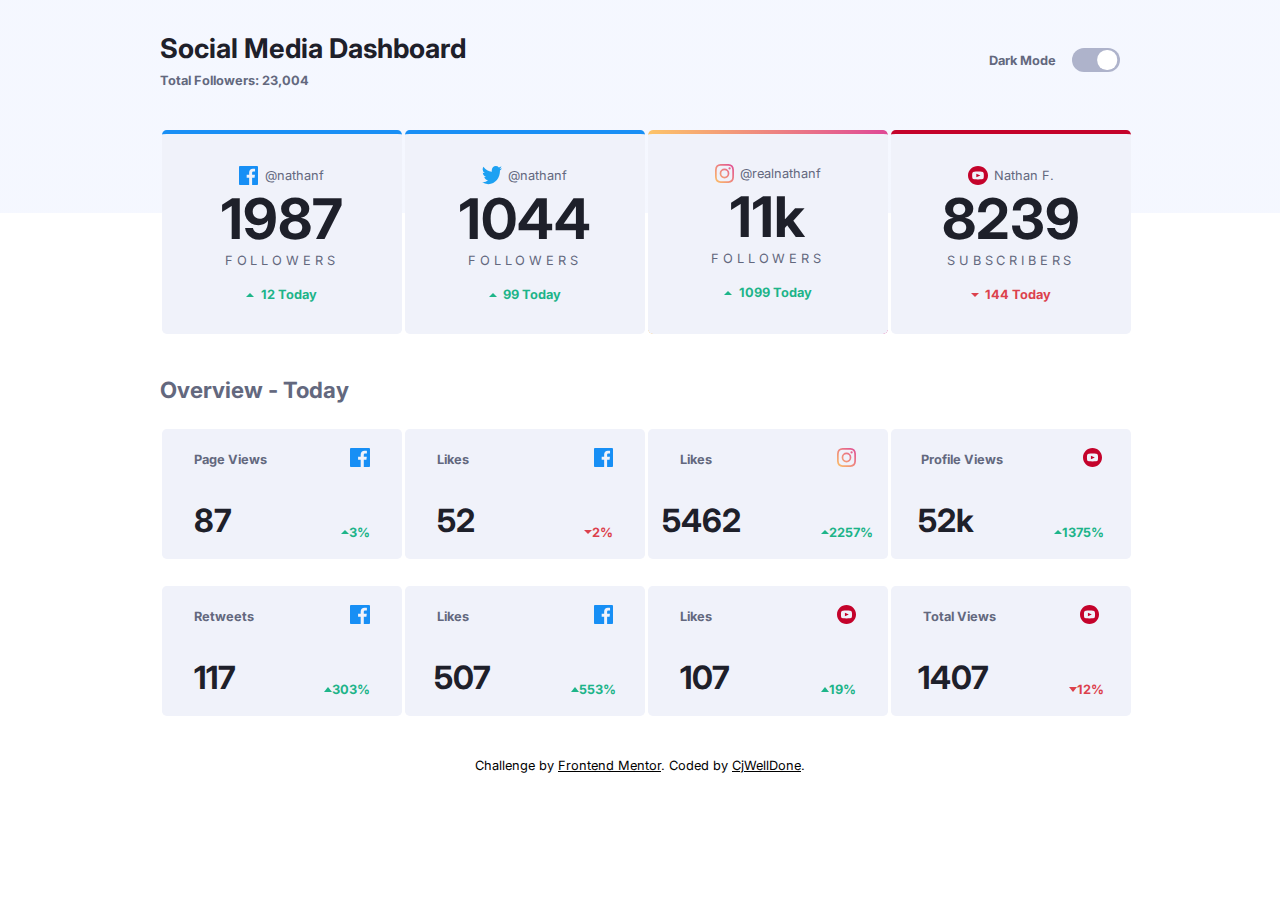
==== index.html @ 6ccb0f0f "init the repo" ====
<!DOCTYPE html>
<html lang="en">
<head>
  <meta charset="UTF-8">
  <meta name="viewport" content="width=device-width, initial-scale=1.0"> <!-- displays site properly based on user's device -->

  <link rel="icon" type="image/png" sizes="32x32" href="./images/favicon-32x32.png">
  <link rel="stylesheet" href="./assets/style.css">
  <title>Frontend Mentor | [CjWellDone]</title>
  <script type="text/javascript" src="./assets/app.js"></script>
</head>
<body>
<main >
  <section>
    <div class="top">
      <div class="heading">
        <h1>Social Media Dashboard</h1>
        <p>Total Followers: 23,004</p> 
      </div>
      <div class="mode">
        <p>Dark Mode</p>
        <div class="toggle-mode-selector" id="theme-switcher">
          <div class="circle"></div>
        </div>
      </div>
    </div>
    <div class="card-wrapper" role="contentinfo">
      <div class="card user facebook">
        <div class="inline">
          <img src="./images/icon-facebook.svg" alt="facebook-icon">
          <p class="text">@nathanf</p>
        </div>
        <p class="text-big">1987</p> 
        <p class="text-follow">Followers</p> 
        <div class="inline">
          <img class="arrow" src="./images/icon-up.svg" alt="up-icon">
        <p class="stats up">12 Today</p> 
        </div>
      </div>
      <div class="card user facebook">
        <div class="inline">
          <img src="./images/icon-twitter.svg" alt="twitter-icon">
          <p class="text">@nathanf</p>
        </div>
        <p class="text-big">1044</p> 
        <p class="text-follow">Followers</p> 
        <div class="inline">
          <img class="arrow" src="./images/icon-up.svg" alt="up-icon">
          <p class="stats up">99 Today</p> 
        </div>
      </div>
      <div class="card user instagram">
        <div class="inline">
          <img src="./images/icon-instagram.svg" alt="instagram-icon">
          <p class="text">@realnathanf</p>
        </div>
        <p class="text-big">11k</p> 
        <p class="text-follow">Followers</p> 
        <div class="inline">
          <img class="arrow" src="./images/icon-up.svg" alt="up-icon">
          <p class="stats up">1099 Today</p> 
        </div>
      </div>
      <div class="card user youtube">
        <div class="inline">
          <img src="./images/icon-youtube.svg" alt="youtube-icon">
          <p class="text">Nathan F.</p>
        </div>
        <p class="text-big">8239</p> 
        <p class="text-follow">Subscribers</p> 
        <div class="inline">
          <img class="arrow" src="./images/icon-down.svg" alt="down-icon">
        <p class="stats down">144 Today</p> 
        </div>
      </div>
    </div>
  </section>
  <!-- Overview Section-->
  <section>
    <h2>Overview - Today</h2>
    <!--Cards-->
    <div class="card-wrapper" role="contentinfo">
      <div class="card overview">
        <div class="inline-overview">
        <p class="text-medium-card-two">Page Views</p>
        <img src="./images/icon-facebook.svg" alt="facebook-icon">
        </div>
        <div class="inline-overview">
            <p class="text-big-card-two">87</p> 
          <div class="inline-overstats">
            <img class="arrow" src="./images/icon-up.svg" alt="up-icon">
            <p class="stats up">3%</p> 
          </div>
        </div>
      </div>
      <div class="card overview">
        <div class="inline-overview">
          <p class="text-medium-card-two">Likes</p> 
          <img src="./images/icon-facebook.svg" alt="facebook-icon">
        </div>
        <div class="inline-overview">
          <p class="text-big-card-two">52</p> 
          <div class="inline-overstats">
            <img class="arrow" src="./images/icon-down.svg" alt="down-icon">
            <p class="stats down">2%</p> 
          </div>
        </div>
      </div>
      <div class="card overview">
        <div class="inline-overview">
          <p class="text-medium-card-two">Likes</p>
          <img src="./images/icon-instagram.svg" alt="instagram-icon">
        </div>
        <div class="inline-overview">
          <p class="text-big-card-two">5462</p> 
          <div class="inline-overstats">
            <img class="arrow" src="./images/icon-up.svg" alt="up-icon">
            <p class="stats up">2257%</p> 
          </div>
        </div>
      </div>
      <div class="card overview">
        <div class="inline-overview">
          <p class="text-medium-card-two">Profile Views</p>
          <img src="./images/icon-youtube.svg" alt="youtube-icon">
        </div>
        <div class="inline-overview">
          <p class="text-big-card-two">52k</p>
          <div class="inline-overstats">
            <img class="arrow" src="./images/icon-up.svg" alt="up-icon">
            <p class="stats up">1375%</p>
          </div>
        </div>
      </div>
    </div>
    <!--Card 2ndrow-->
    <div class="card-wrapper" role="contentinfo">
      <div class="card overview">
        <div class="inline-overview">
        <p class="text-medium-card-two">Retweets</p>
        <img src="./images/icon-facebook.svg" alt="facebook-icon">
        </div>
        <div class="inline-overview">
            <p class="text-big-card-two">117</p> 
          <div class="inline-overstats">
            <img class="arrow" src="./images/icon-up.svg" alt="up-icon">
            <p class="stats up">303%</p> 
          </div>
        </div>
      </div>
      <div class="card overview">
        <div class="inline-overview">
          <p class="text-medium-card-two">Likes</p> 
          <img src="./images/icon-facebook.svg" alt="facebook-icon">
        </div>
        <div class="inline-overview">
          <p class="text-big-card-two">507</p> 
          <div class="inline-overstats">
            <img class="arrow" src="./images/icon-up.svg" alt="up-icon">
            <p class="stats up">553%</p> 
          </div>
        </div>
      </div>
      <div class="card overview">
        <div class="inline-overview">
          <p class="text-medium-card-two">Likes</p>
          <img src="./images/icon-youtube.svg" alt="youtube-icon">
        </div>
        <div class="inline-overview">
          <p class="text-big-card-two">107</p> 
          <div class="inline-overstats">
            <img class="arrow" src="./images/icon-up.svg" alt="up-icon">
            <p class="stats up">19%</p> 
          </div>
        </div>
      </div>
      <div class="card overview">
        <div class="inline-overview">
          <p class="text-medium-card-two">Total Views</p>
          <img src="./images/icon-youtube.svg" alt="youtube-icon">
        </div>
        <div class="inline-overview">
          <p class="text-big-card-two">1407</p>
          <div class="inline-overstats">
            <img class="arrow" src="./images/icon-down.svg" alt="down-icon">
            <p class="stats down">12%</p>
          </div>
        </div>
      </div>
    </div>
  </section>
  <footer>
    <div class="attribution">
      Challenge by <a href="https://www.frontendmentor.io?ref=challenge" target="_blank">Frontend Mentor</a>. 
      Coded by <a href="#">CjWellDone</a>.
    </div>
  </footer>
</main>
</body>
</html>
---- assets/style.css ----
@import url("https://fonts.googleapis.com/css2?family=Inter:wght@400;700&family=Red+Hat+Display:wght@500&display=swap");
:root {
  /* ### PrimaryColors ### */
  --StatsUp: hsl(163, 72%, 41%);
  --StatsDown: hsl(356, 69%, 56%);
  --Facebook: hsl(208, 92%, 53%);
  --Twitter: hsl(203, 89%, 53%);
  --Instagram: linear-gradient(90deg, hsl(37, 97%, 70%), hsl(329, 70%, 58%));
  --YouTube: hsl(348, 97%, 39%);
  --Attribution: --hsl(228, 45%, 44%);
  /* #### Dark ThemeModeSwitchBackground*/
  --ToggleDark: linear-gradient(90deg, hsl(210, 78%, 56%), hsl(146, 68%, 55%));
  /* #### Light ThemeModeSwitchBackground*/
  --ToggleLight: hsl(230, 22%, 74%);
  /* Light Theme Colors*/
  /* BG Light*/
  --White: hsl(0, 0%, 100%);
  /* (Top BG Pattern) */
  --VeryPaleBlue: hsl(225, 100%, 98%);
  /* (Card BG) */
  --LightGrayishBlue: hsl(227, 47%, 96%);
  /* Text */
  --DarkGrayishBlue: hsl(228, 12%, 44%);
  /* Text  */
  --VeryDarkBlue: hsl(230, 17%, 14%);
  /* Light Theme globals */
  --defaultDarkTextColorOneLight: var(--VeryDarkBlue);
  --defaultDarkTextColorTwoLight: var(--DarkGrayishBlue);
  --backgroundLight: linear-gradient(180deg, var(--VeryPaleBlue)27%, var(--White) 27%);
  --backgroundLightMobile: linear-gradient(180deg, var(--VeryPaleBlue)10%, var(--White) 10%);
  --cardBackgroundLight: var(--LightGrayishBlue);
  --CirclePositionLight: 3px;
  --attributionLight: var(--Attribution);
  /* Dark Theme Colors*/
  /* BG */
  --VeryDarkBlue: hsl(230, 17%, 14%);
  /* (Top BG Pattern) */
  --VeryDarkBluePattern: hsl(232, 19%, 15%);
  /* (Card BG) */
  --DarkDesaturatedBlue: hsl(228, 28%, 20%);
  /* Text */
  --DesaturatedBlue: hsl(228, 34%, 66%);
  /* Text */
  --White: hsl(0, 0%, 100%);
  /* Dark Theme globals */
  --cardbackground: var(--DarkDesaturatedBlue);
  /* var for two Backgrounds separated with fake gradient */
  --backgroundDark: linear-gradient(180deg, var(--VeryDarkBluePattern)27%, var(--VeryDarkBlue) 27%);
  --backgroundDarkMobile: linear-gradient(180deg, var(--VeryDarkBluePattern)10%, var(--VeryDarkBlue) 10%);
  --twoBackgrounds: var(--backgroundDark);
  --defaultDarkTextColorOne: var(--White);
  --defaultDarkTextColorOneH2: var(--White);
  --defaultDarkTextColorTwo: var(--DesaturatedBlue);
  --ToggleBackGround: var(--ToggleDark);
  --ToggleCircleColor: var(--VeryDarkBluePattern);
  --CirclePosition: 3px;
  --attributionDark: var(--White);
  /* General Sizes */
  --border-top: .3rem;
  --border-card-radius: .3rem;
}

/* Light Theme Options */
[data-theme="light"] {
  --twoBackgrounds: var(--backgroundLight);
  --cardbackground: var(--cardBackgroundLight);
  --defaultDarkTextColorOne: var(--defaultDarkTextColorOneLight);
  --defaultDarkTextColorTwo: var(--defaultDarkTextColorTwoLight);
  --defaultDarkTextColorOneH2: var(--defaultDarkTextColorTwoLight);
  --ToggleBackGround: var(--ToggleLight);
  --ToggleCircleColor: var(--White);
  --CirclePosition: var(--CirclePositionLight);
  --attributionDark: var(--attributionLight);
}

[data-theme="light"] .circle {
  -webkit-transform: translate(1.45rem);
          transform: translate(1.45rem);
}

[data-theme="light"] .toggle-mode-selector:hover {
  background: var(--ToggleDark);
}

[data-theme="light"] .card:hover {
  background-color: var(--DesaturatedBlue);
}

html {
  font-family: 'Inter', sans-serif;
  font-size: 16px;
  margin: 0;
  padding: 0;
  -webkit-box-sizing: border-box;
          box-sizing: border-box;
}

body {
  margin: auto;
}

h1 {
  margin: 0;
  font-size: 1.7rem;
  padding-bottom: .5rem;
  color: var(--defaultDarkTextColorOne);
}

h2 {
  margin: 0;
  font-size: 1.4rem;
  color: var(--defaultDarkTextColorOneH2);
}

h3 {
  font-size: 0.875rem;
  font-weight: 700;
  color: var(--defaultDarkTextColorTwo);
}

p {
  color: var(--defaultDarkTextColorTwo);
  margin: 0;
  padding: 0;
  font-weight: 700;
  font-size: .8rem;
}

main {
  max-width: 1440px;
  margin: auto;
  background: var(--twoBackgrounds);
}

section {
  width: 75%;
  margin: auto;
  padding-top: 2rem;
  padding-bottom: .5rem;
}

.mode {
  display: -webkit-inline-box;
  display: -ms-inline-flexbox;
  display: inline-flex;
  -webkit-box-align: center;
      -ms-flex-align: center;
          align-items: center;
}

.mode p {
  color: var(--defaultDarkTextColorTwo);
  padding-right: 1rem;
}

/* ThemeSwitch */
.toggle-mode-selector {
  background: var(--ToggleBackGround);
  width: 3rem;
  height: 1.5rem;
  border-radius: 1rem;
  cursor: pointer;
}

.circle {
  width: 1.2rem;
  height: 1.2rem;
  margin: .15rem;
  border-radius: 50%;
  background-color: var(--ToggleCircleColor);
  -webkit-transition: -webkit-transform 0.3s;
  transition: -webkit-transform 0.3s;
  transition: transform 0.3s;
  transition: transform 0.3s, -webkit-transform 0.3s;
}

/* Card */
.card-wrapper {
  display: -webkit-box;
  display: -ms-flexbox;
  display: flex;
  -webkit-box-pack: justify;
      -ms-flex-pack: justify;
          justify-content: space-between;
  padding-top: 1.5rem;
}

.card {
  min-width: 15rem;
  display: -webkit-box;
  display: -ms-flexbox;
  display: flex;
  -webkit-box-orient: vertical;
  -webkit-box-direction: normal;
      -ms-flex-direction: column;
          flex-direction: column;
  -webkit-box-align: center;
      -ms-flex-align: center;
          align-items: center;
  -webkit-box-pack: center;
      -ms-flex-pack: center;
          justify-content: center;
  border-radius: var(--border-card-radius);
  margin: 0.1rem;
  gap: 0.01rem;
  text-align: center;
  background-color: var(--cardbackground);
}

.card:hover {
  background-color: var(--DarkGrayishBlue);
  cursor: pointer;
}

/* Border Tops for Cards*/
.facebook {
  border-top: var(--border-top) solid var(--Facebook);
}

.youtube {
  border-top: var(--border-top) solid var(--YouTube);
}

/* Gradient Border with BorderRadius using pseudo Element*/
/* src: https://dev.to/afif/border-with-gradient-and-radius-387f */
.card {
  position: relative;
}

.card.instagram::before {
  content: "";
  position: absolute;
  top: 0;
  left: 0;
  right: 0;
  bottom: 0;
  border-radius: var(--border-top);
  border-top: var(--border-top) solid transparent;
  background: var(--Instagram) border-box;
  -webkit-mask: -webkit-gradient(linear, left top, left bottom, color-stop(0, #fff)) padding-box, -webkit-gradient(linear, left top, left bottom, color-stop(0, #fff));
  -webkit-mask: linear-gradient(#fff 0 0) padding-box, linear-gradient(#fff 0 0);
  -webkit-mask-composite: destination-out;
  mask-composite: exclude;
}

/* Card Content Elements */
.user {
  padding-top: 2rem;
  padding-bottom: 2rem;
}

.overview {
  padding-top: .2rem;
  padding-bottom: .2rem;
  gap: .1rem;
}

.inline {
  display: -webkit-inline-box;
  display: -ms-inline-flexbox;
  display: inline-flex;
  -webkit-box-align: center;
      -ms-flex-align: center;
          align-items: center;
  gap: .4rem;
}

.inline-overstats {
  display: -webkit-inline-box;
  display: -ms-inline-flexbox;
  display: inline-flex;
  -webkit-box-align: center;
      -ms-flex-align: center;
          align-items: center;
}

.inline-overview {
  min-width: 11rem;
  display: -webkit-box;
  display: -ms-flexbox;
  display: flex;
  -webkit-box-align: end;
      -ms-flex-align: end;
          align-items: flex-end;
  gap: 5rem;
  -webkit-box-pack: justify;
      -ms-flex-pack: justify;
          justify-content: space-between;
  margin: 1rem;
}

.text, .text-follow {
  font-weight: 400;
}

.text-follow {
  text-transform: uppercase;
  letter-spacing: 0.24rem;
  font-weight: 400;
  padding-bottom: 1.2rem;
}

.text-big {
  font-size: 3.5rem;
  font-weight: 700;
  color: var(--defaultDarkTextColorOne);
}

.text-medium-card-two {
  font-size: .8rem;
}

.text-big-card-two {
  font-size: 2rem;
  font-weight: 700;
  color: var(--defaultDarkTextColorOne);
}

img {
  height: 1.2rem;
  width: 1.2rem;
}

img.arrow {
  height: .3rem;
  width: .5rem;
}

.up {
  color: var(--StatsUp);
}

.down {
  color: var(--StatsDown);
}

.top {
  display: -webkit-box;
  display: -ms-flexbox;
  display: flex;
  -webkit-box-pack: justify;
      -ms-flex-pack: justify;
          justify-content: space-between;
  padding-bottom: 1rem;
}

/* Footer */
footer {
  margin: 1rem;
  padding: 1rem;
}

.attribution {
  font-size: .8rem;
  text-align: center;
  color: var(--attributionDark);
}

.attribution a {
  color: var(--attributionDark);
}

/* Mobile Screen Size */
@media (max-width: 375px) {
  [data-theme="light"] {
    --twoBackgrounds: var(--backgroundLightMobile);
  }
  [data-theme="light"] .mode {
    border-top: 1px solid var(--defaultDarkTextColorTwo);
  }
  section {
    padding-bottom: 0.2rem;
  }
  .card-wrapper {
    -webkit-box-orient: vertical;
    -webkit-box-direction: normal;
        -ms-flex-direction: column;
            flex-direction: column;
    gap: .8rem;
  }
  .card {
    padding: 0.7rem;
  }
  .overview {
    padding: .1rem;
  }
  .top {
    -webkit-box-orient: vertical;
    -webkit-box-direction: normal;
        -ms-flex-direction: column;
            flex-direction: column;
  }
  .top h1 {
    font-size: 1.3rem;
  }
  .heading {
    padding-bottom: 1.2rem;
  }
  .mode {
    border-top: 1px solid var(--defaultDarkTextColorTwo);
    padding-top: 1.2rem;
    -webkit-box-pack: justify;
        -ms-flex-pack: justify;
            justify-content: space-between;
  }
  .inline-overview {
    min-width: 15rem;
  }
}
/*# sourceMappingURL=style.css.map */
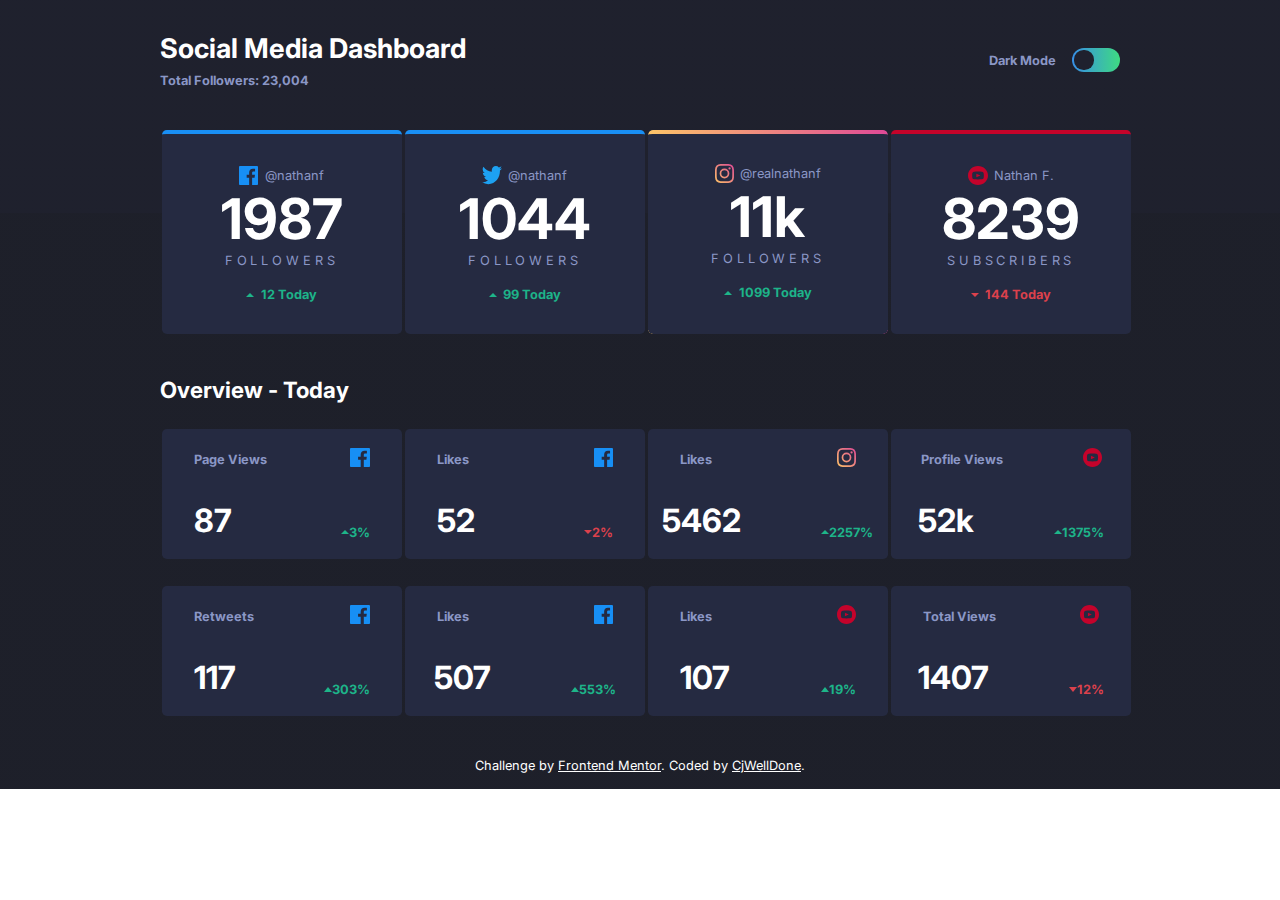
==== commit 161ce6c1: "added link in footer" ====
--- a/index.html
+++ b/index.html
@@ -7,7 +7,7 @@
   <link rel="icon" type="image/png" sizes="32x32" href="./images/favicon-32x32.png">
   <link rel="stylesheet" href="./assets/style.css">
   <title>Frontend Mentor | [CjWellDone]</title>
-  <script type="text/javascript" src="./assets/app.js"></script>
+  <script src="./assets/app.js"></script>
 </head>
 <body>
 <main >
@@ -24,7 +24,7 @@
         </div>
       </div>
     </div>
-    <div class="card-wrapper" role="contentinfo">
+    <div class="card-wrapper">
       <div class="card user facebook">
         <div class="inline">
           <img src="./images/icon-facebook.svg" alt="facebook-icon">
@@ -79,7 +79,7 @@
   <section>
     <h2>Overview - Today</h2>
     <!--Cards-->
-    <div class="card-wrapper" role="contentinfo">
+    <div class="card-wrapper">
       <div class="card overview">
         <div class="inline-overview">
         <p class="text-medium-card-two">Page Views</p>
@@ -134,7 +134,7 @@
       </div>
     </div>
     <!--Card 2ndrow-->
-    <div class="card-wrapper" role="contentinfo">
+    <div class="card-wrapper">
       <div class="card overview">
         <div class="inline-overview">
         <p class="text-medium-card-two">Retweets</p>
@@ -192,7 +192,7 @@
   <footer>
     <div class="attribution">
       Challenge by <a href="https://www.frontendmentor.io?ref=challenge" target="_blank">Frontend Mentor</a>. 
-      Coded by <a href="#">CjWellDone</a>.
+      Coded by <a href="https://www.frontendmentor.io/profile/cjwelldone">CjWellDone</a>.
     </div>
   </footer>
 </main>
